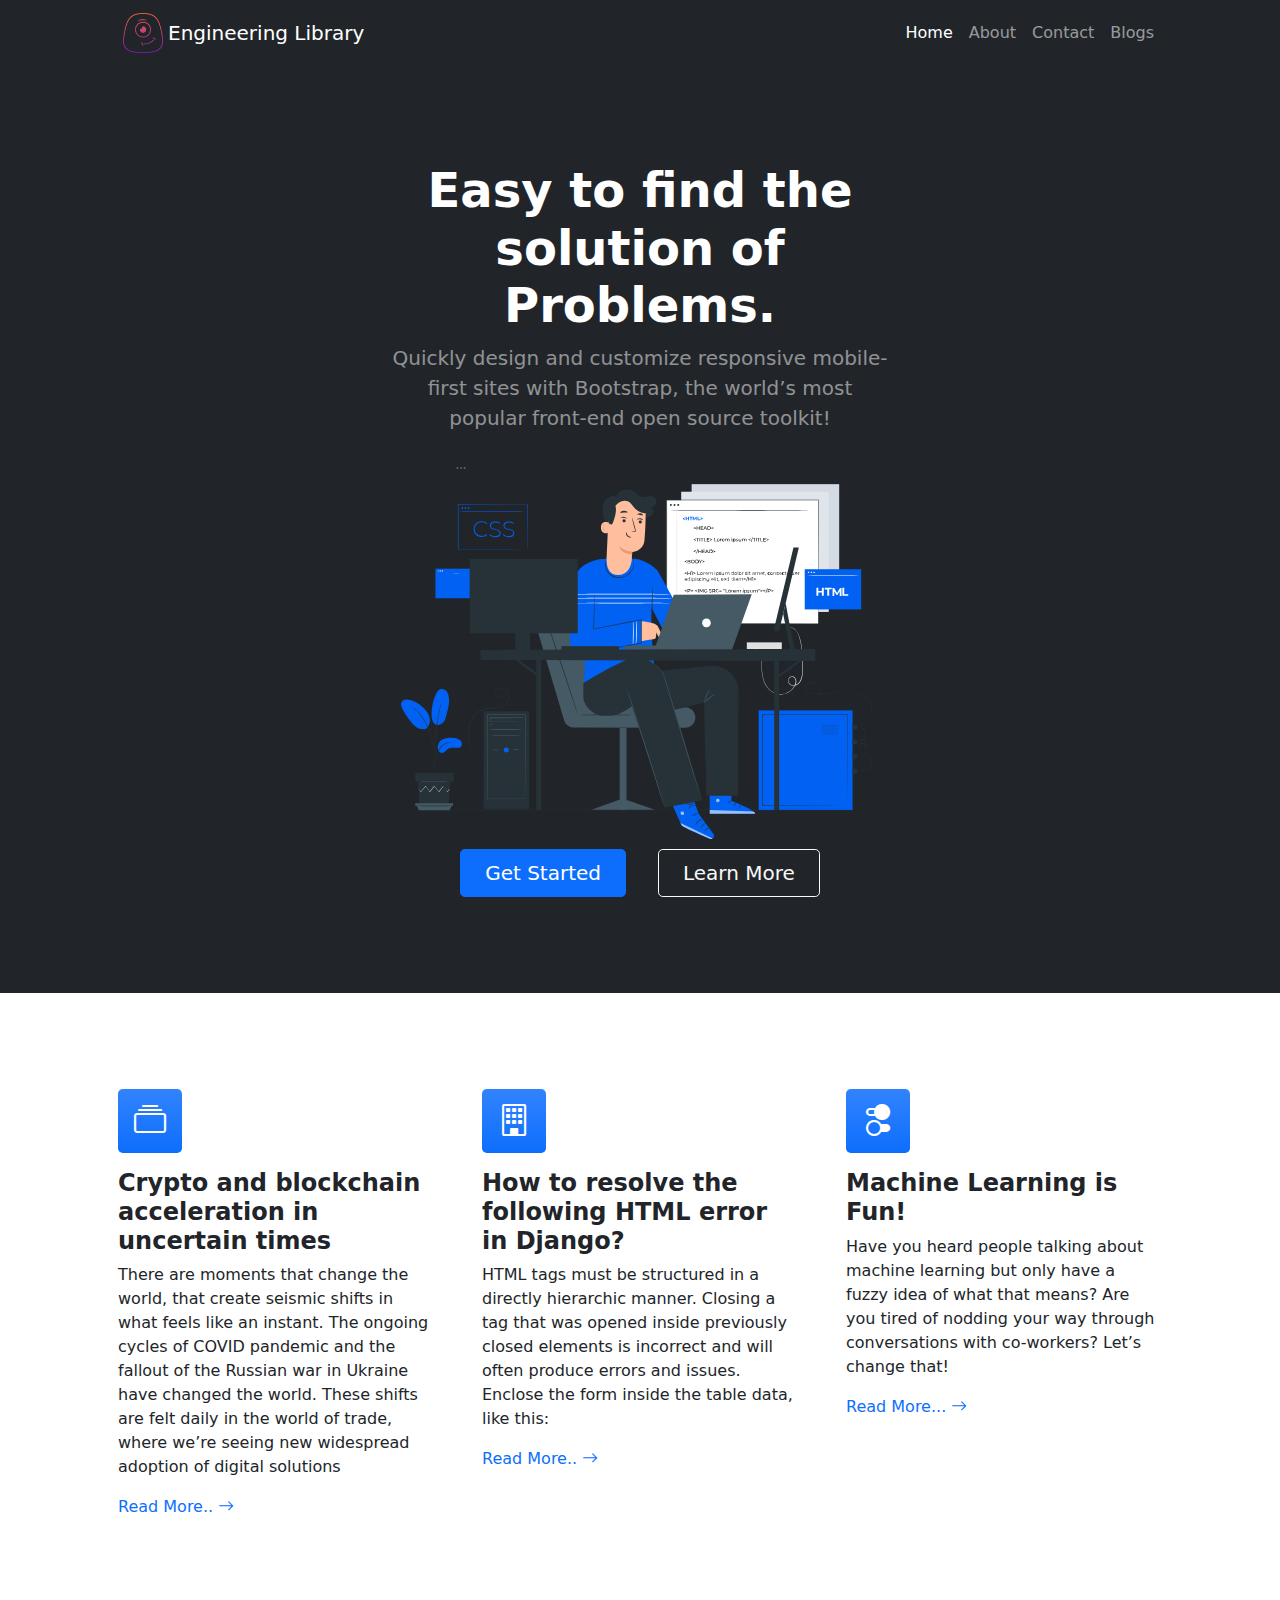
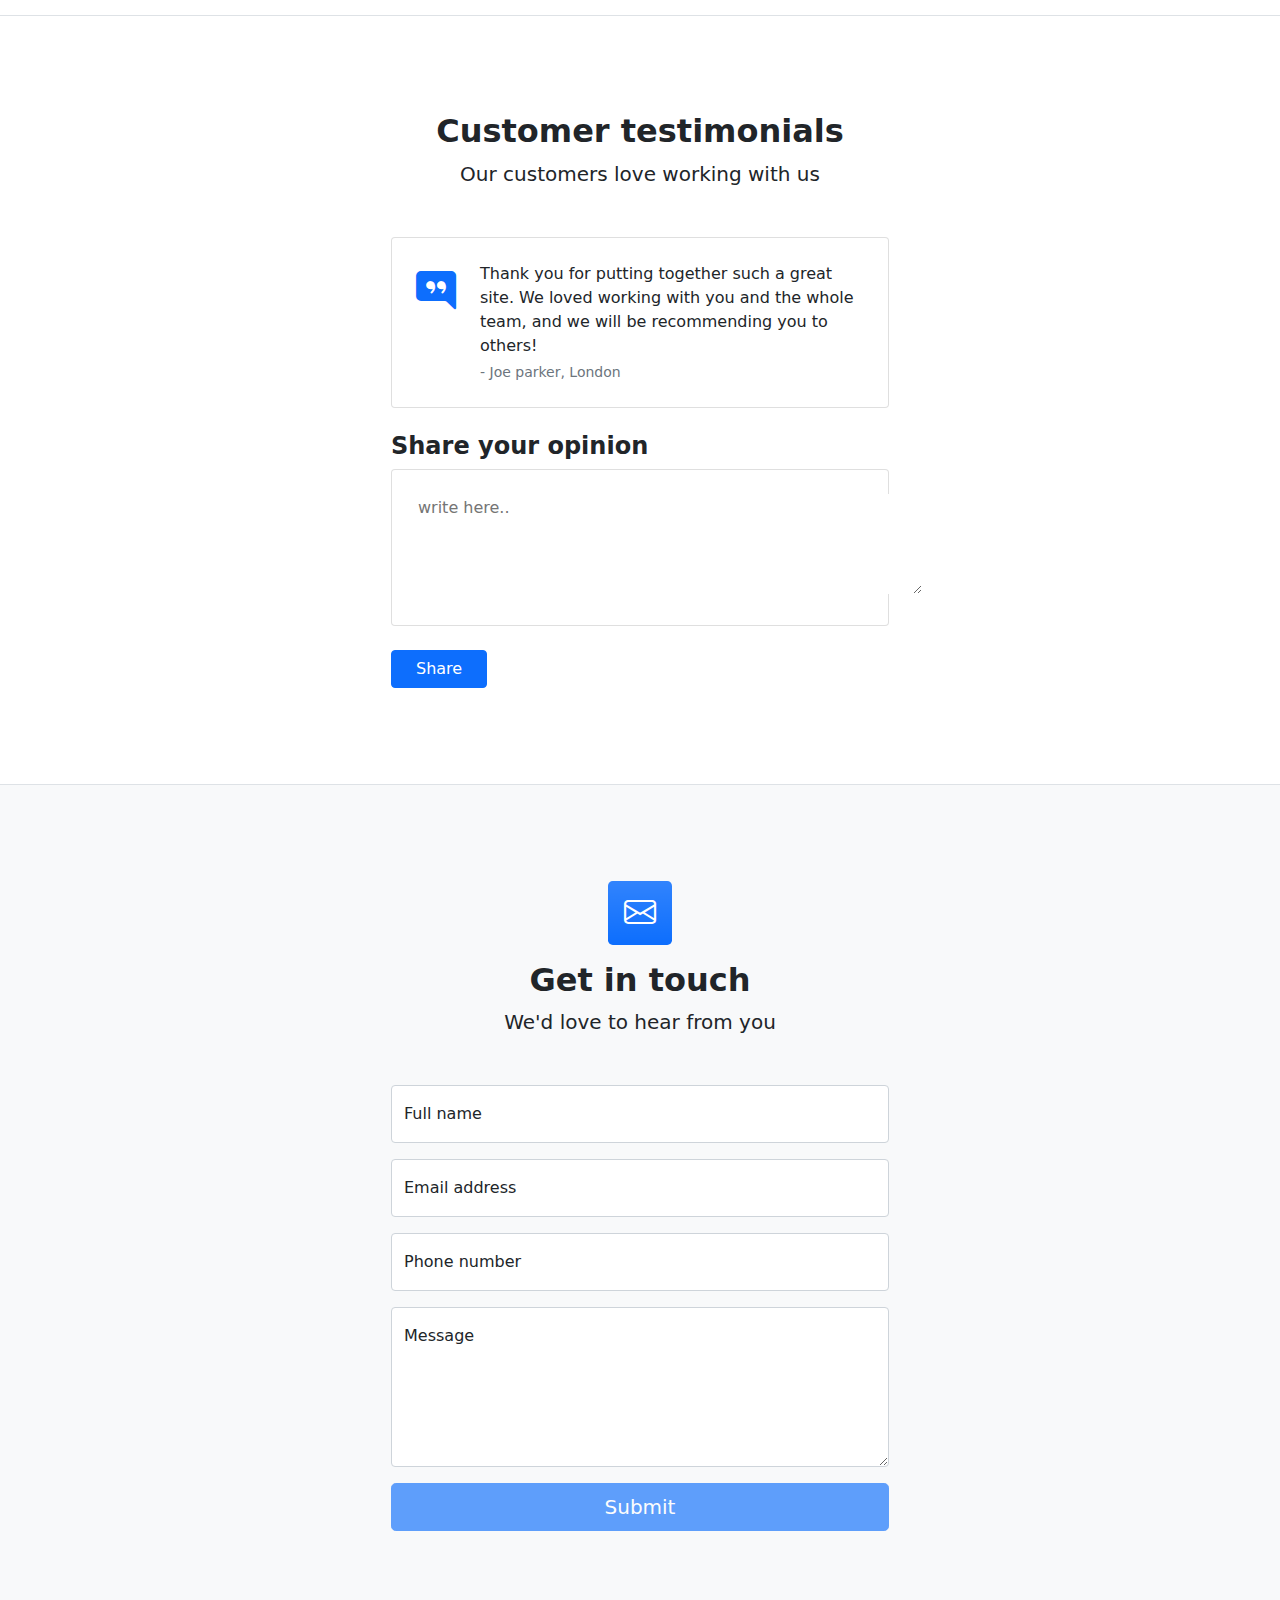
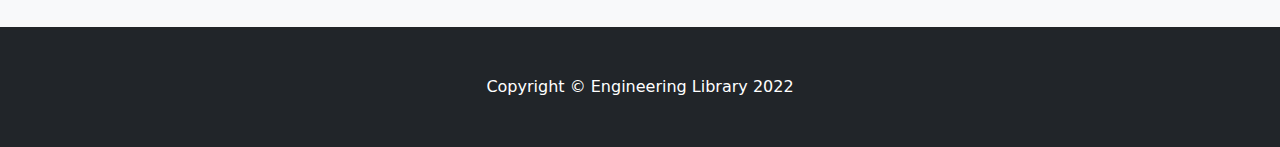
==== index.html @ 8175223d "Add files via upload" ====
<!DOCTYPE html>
<html lang="en">
    <head>
        <meta charset="utf-8" />
        <meta name="viewport" content="width=device-width, initial-scale=1, shrink-to-fit=no" />
        <meta name="description" content="" />
        <meta name="author" content="" />
        <title>Engineering Library</title>
        <!-- Favicon-->
        <link rel="icon" type="image/x-icon" href="assets/favicon.ico" />
        <!-- Bootstrap icons-->
        <link href="https://cdn.jsdelivr.net/npm/bootstrap-icons@1.4.1/font/bootstrap-icons.css" rel="stylesheet" />
        <!-- Core theme CSS (includes Bootstrap)-->
        <link href="css/styles.css" rel="stylesheet" />
    </head>
    <body>
        <!-- Responsive navbar-->
        <nav class="navbar navbar-expand-lg navbar-dark bg-dark">
            <div class="container px-5">
                <img class="logo" src="logo_free-file.png" alt="logo">
                <a class="navbar-brand" href="#!">Engineering Library</a>
                <button class="navbar-toggler" type="button" data-bs-toggle="collapse" data-bs-target="#navbarSupportedContent" aria-controls="navbarSupportedContent" aria-expanded="false" aria-label="Toggle navigation"><span class="navbar-toggler-icon"></span></button>
                <div class="collapse navbar-collapse" id="navbarSupportedContent">
                    <ul class="navbar-nav ms-auto mb-2 mb-lg-0">
                        <li class="nav-item"><a class="nav-link active" aria-current="page" href="#!">Home</a></li>
                        <li class="nav-item"><a class="nav-link" href="#!">About</a></li>
                        <li class="nav-item"><a class="nav-link" href="#!">Contact</a></li>
                        <li class="nav-item"><a class="nav-link" href="Blog.html">Blogs</a></li>
                    </ul>
                </div>
            </div>
        </nav>
        <!-- Header-->
        <header class="bg-dark py-5">
            <div class="container px-5">
                <div class="row gx-5 justify-content-center">
                    <div class="col-lg-6">
                        <div class="text-center my-5">
                            <h1 class="display-5 fw-bolder text-white mb-2">Easy to find the solution of Problems.</h1>
                            <p class="lead text-white-50 mb-4">Quickly design and customize responsive mobile-first sites with Bootstrap, the world’s most popular front-end open source toolkit!</p>
                            <div class="image">
                                <img src="programming.svg" alt="">
                            </div>
                            <div class="d-grid gap-3 d-sm-flex justify-content-sm-center">
                                <a class="btn btn-primary btn-lg px-4 me-sm-3" href="#features">Get Started</a>
                                <a class="btn btn-outline-light btn-lg px-4" href="#!">Learn More</a>
                            </div>
                        </div>
                    </div>
                </div>
            </div>
        </header>
        <!-- Features section-->
        <section class="py-5 border-bottom" id="features">
            <div class="container px-5 my-5">
                <div class="row gx-5">
                    <div class="col-lg-4 mb-5 mb-lg-0">
                        <div class="feature bg-primary bg-gradient text-white rounded-3 mb-3"><i class="bi bi-collection"></i></div>
                        <h2 class="h4 fw-bolder">Crypto and blockchain acceleration in uncertain times</h2>
                        <p>There are moments that change the world, that create seismic shifts in what feels like an instant. The ongoing cycles of COVID pandemic and the fallout of the Russian war in Ukraine have changed the world. These shifts are felt daily in the world of trade, where we’re seeing new widespread adoption of digital solutions</p>
                        <a class="text-decoration-none" href="#!">
                            Read More..
                            <i class="bi bi-arrow-right"></i>
                        </a>
                    </div>
                    <div class="col-lg-4 mb-5 mb-lg-0">
                        <div class="feature bg-primary bg-gradient text-white rounded-3 mb-3"><i class="bi bi-building"></i></div>
                        <h2 class="h4 fw-bolder">How to resolve the following HTML error in Django?</h2>
                        <p>HTML tags must be structured in a directly hierarchic manner. Closing a tag that was opened inside previously closed elements is incorrect and will often produce errors and issues.<br>Enclose the form inside the table data, like this:</p>
                        <a class="text-decoration-none" href="#!">
                            Read More..
                            <i class="bi bi-arrow-right"></i>
                        </a>
                    </div>
                    <div class="col-lg-4">
                        <div class="feature bg-primary bg-gradient text-white rounded-3 mb-3"><i class="bi bi-toggles2"></i></div>
                        <h2 class="h4 fw-bolder">Machine Learning is Fun!</h2>
                        <p>Have you heard people talking about machine learning but only have a fuzzy idea of what that means? Are you tired of nodding your way through conversations with co-workers? Let’s change that!</p>
                        <a class="text-decoration-none" href="#!">
                            Read More...
                            <i class="bi bi-arrow-right"></i>
                        </a>
                    </div>
                </div>
            </div>
        </section>
        <!-- Testimonials section-->
        <section class="py-5 border-bottom">
            <div class="container px-5 my-5 px-5">
                <div class="text-center mb-5">
                    <h2 class="fw-bolder">Customer testimonials</h2>
                    <p class="lead mb-0">Our customers love working with us</p>
                </div>
                <div class="row gx-5 justify-content-center">
                    <div class="col-lg-6">
                        <!-- Testimonial 1-->
                        <div class="card mb-4">
                            <div class="card-body p-4">
                                <div class="d-flex">
                                    <div class="flex-shrink-0"><i class="bi bi-chat-right-quote-fill text-primary fs-1"></i></div>
                                    <div class="ms-4">
                                        <p class="mb-1">Thank you for putting together such a great site. We loved working with you and the whole team, and we will be recommending you to others!</p>
                                        <div class="small text-muted">- Joe parker, London</div>
                                    </div>
                                </div>
                            </div>
                        </div>
                        <!-- Testimonial 2-->
                        <h2 class="h4 fw-bolder">Share your opinion</h2>
                        <div class="card mb-4">
                            <div class="card-body p-4">
                                <textarea class="area" placeholder="write here.." cols="60" rows="4"></textarea>
                            </div>
                         </div>
                         <a class="btn btn-primary px-4 me-sm-3" href="#">Share</a>
                    </div>
                </div>
            </div>
        </section>
        <!-- Contact section-->
        <section class="bg-light py-5">
            <div class="container px-5 my-5 px-5">
                <div class="text-center mb-5">
                    <div class="feature bg-primary bg-gradient text-white rounded-3 mb-3"><i class="bi bi-envelope"></i></div>
                    <h2 class="fw-bolder">Get in touch</h2>
                    <p class="lead mb-0">We'd love to hear from you</p>
                </div>
                <div class="row gx-5 justify-content-center">
                    <div class="col-lg-6">
                        <form id="contactForm" data-sb-form-api-token="API_TOKEN">
                            <!-- Name input-->
                            <div class="form-floating mb-3">
                                <input class="form-control" id="name" type="text" placeholder="Enter your name..." data-sb-validations="required" />
                                <label for="name">Full name</label>
                                <div class="invalid-feedback" data-sb-feedback="name:required">A name is required.</div>
                            </div>
                            <!-- Email address input-->
                            <div class="form-floating mb-3">
                                <input class="form-control" id="email" type="email" placeholder="name@example.com" data-sb-validations="required,email" />
                                <label for="email">Email address</label>
                                <div class="invalid-feedback" data-sb-feedback="email:required">An email is required.</div>
                                <div class="invalid-feedback" data-sb-feedback="email:email">Email is not valid.</div>
                            </div>
                            <!-- Phone number input-->
                            <div class="form-floating mb-3">
                                <input class="form-control" id="phone" type="tel" placeholder="(123) 456-7890" data-sb-validations="required" />
                                <label for="phone">Phone number</label>
                                <div class="invalid-feedback" data-sb-feedback="phone:required">A phone number is required.</div>
                            </div>
                            <!-- Message input-->
                            <div class="form-floating mb-3">
                                <textarea class="form-control" id="message" type="text" placeholder="Enter your message here..." style="height: 10rem" data-sb-validations="required"></textarea>
                                <label for="message">Message</label>
                                <div class="invalid-feedback" data-sb-feedback="message:required">A message is required.</div>
                            </div>
                            <!-- Submit success message-->
                            <!---->
                            <!-- This is what your users will see when the form-->
                            <!-- has successfully submitted-->
                            <div class="d-none" id="submitSuccessMessage">
                                <div class="text-center mb-3">
                                    <div class="fw-bolder">Form submission successful!</div>
                                </div>
                            </div>
                            <!-- Submit error message-->
                            <!---->
                            <!-- This is what your users will see when there is-->
                            <!-- an error submitting the form-->
                            <div class="d-none" id="submitErrorMessage"><div class="text-center text-danger mb-3">Error sending message!</div></div>
                            <!-- Submit Button-->
                            <div class="d-grid"><button class="btn btn-primary btn-lg disabled" id="submitButton" type="submit">Submit</button></div>
                        </form>
                    </div>
                </div>
            </div>
        </section>
        <!-- Footer-->
        <footer class="py-5 bg-dark">
            <div class="container px-5"><p class="m-0 text-center text-white">Copyright &copy; Engineering Library 2022</p></div>
        </footer>
        <!-- Bootstrap core JS-->
        <script src="https://cdn.jsdelivr.net/npm/bootstrap@5.1.3/dist/js/bootstrap.bundle.min.js"></script>
        <!-- Core theme JS-->
        <script src="js/scripts.js"></script>
        <script src="https://cdn.startbootstrap.com/sb-forms-latest.js"></script>
    </body>
</html>
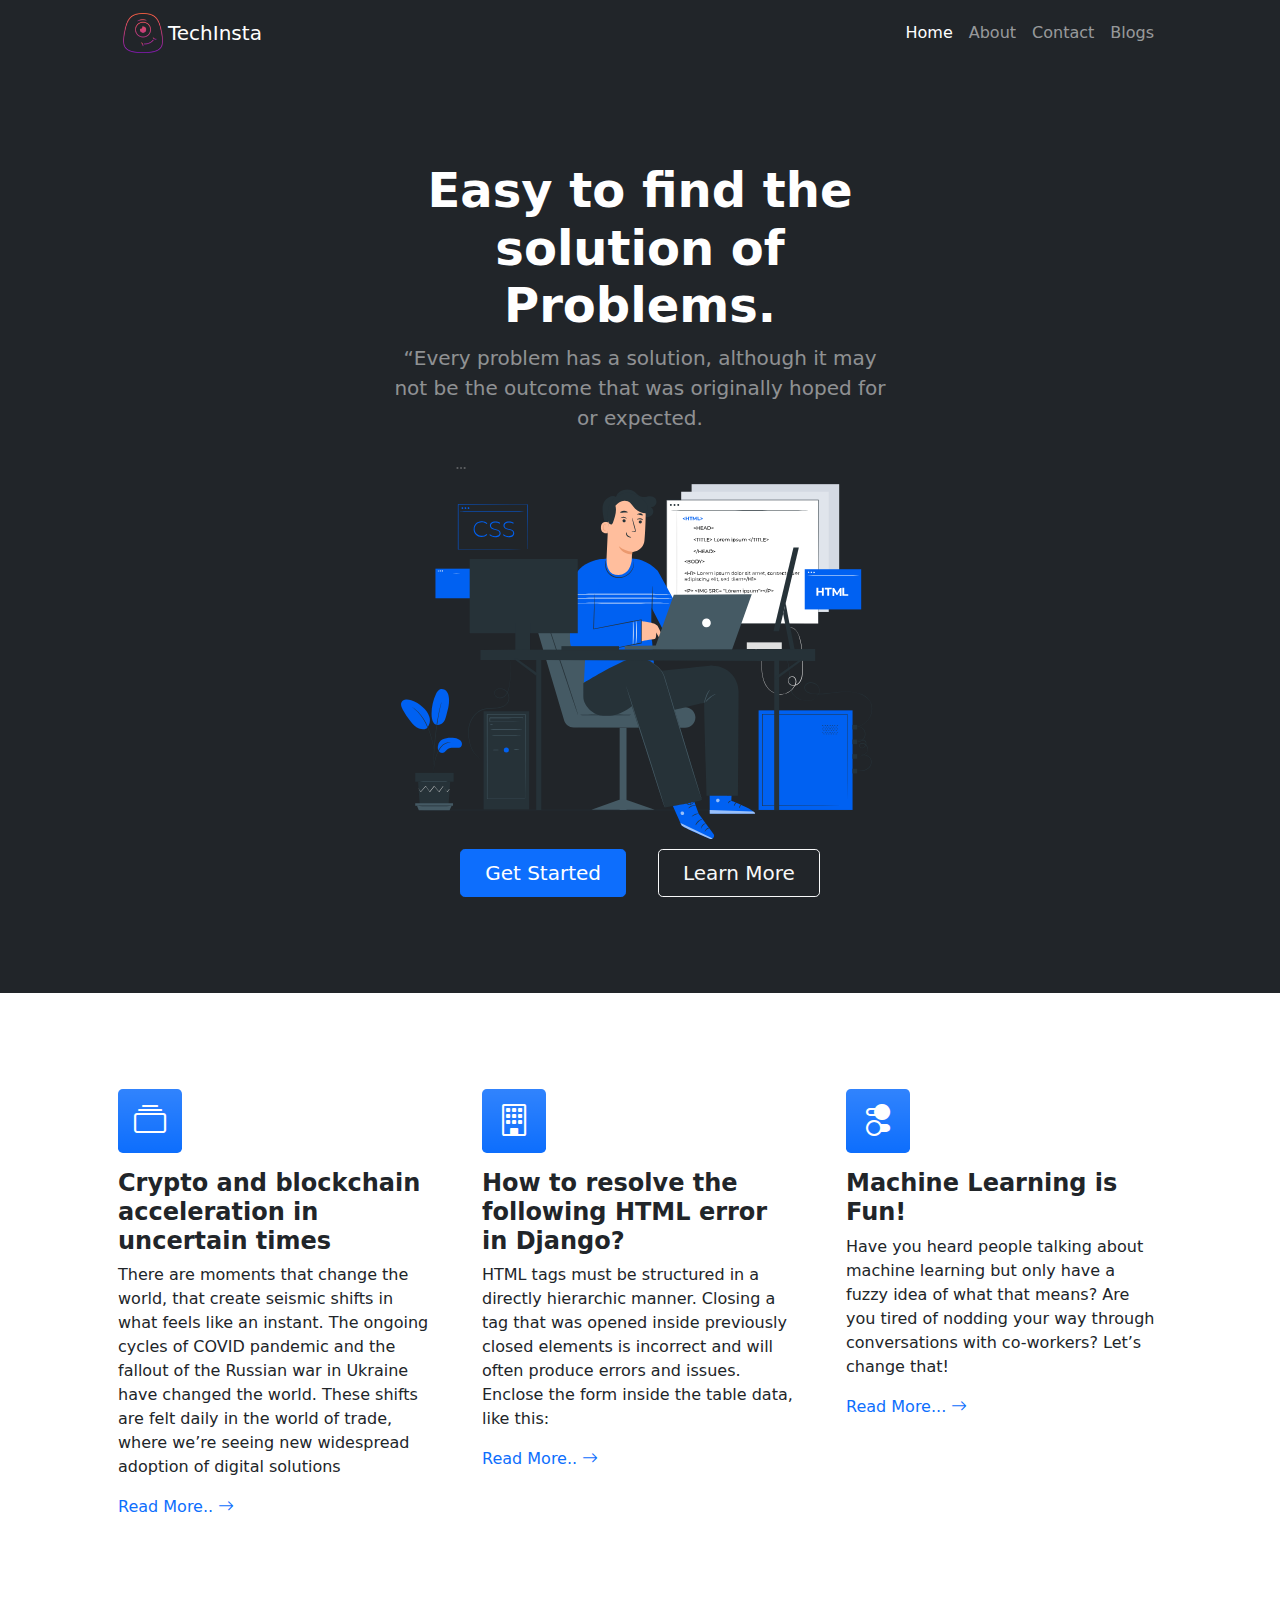
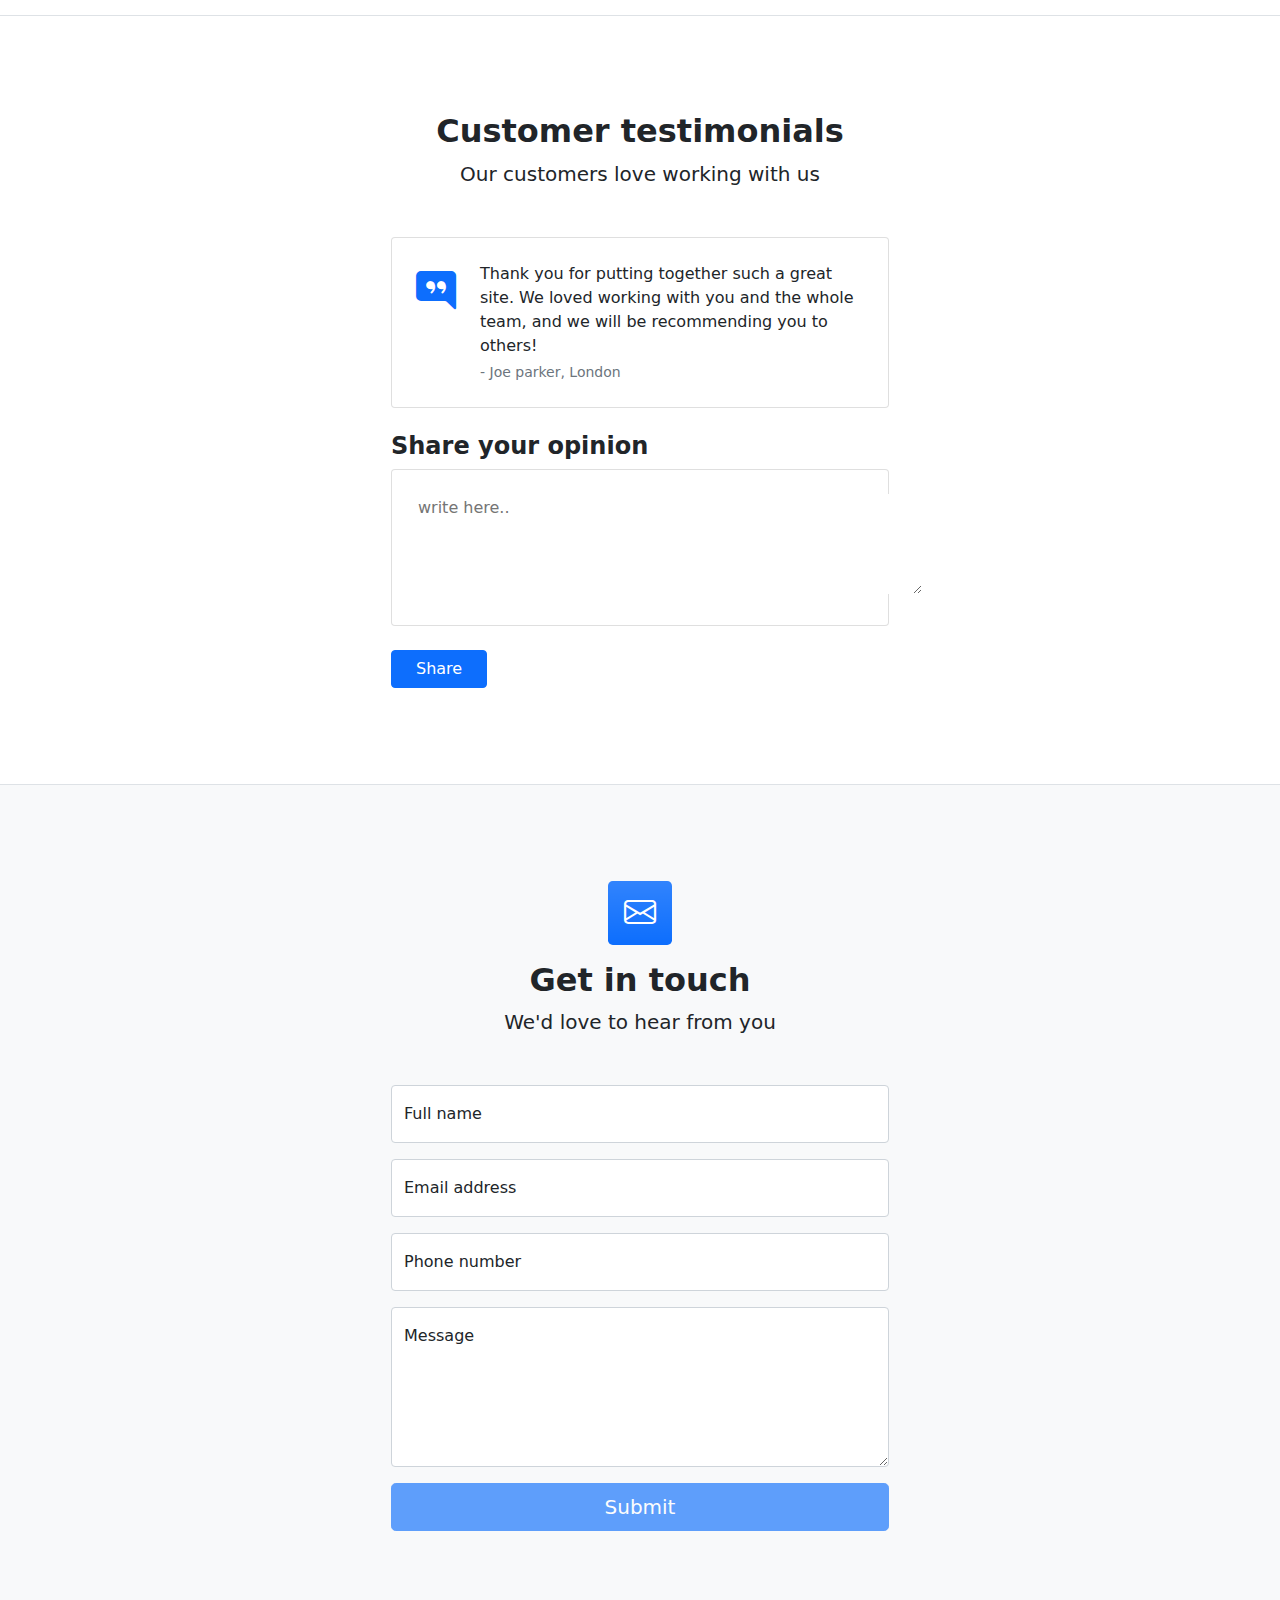
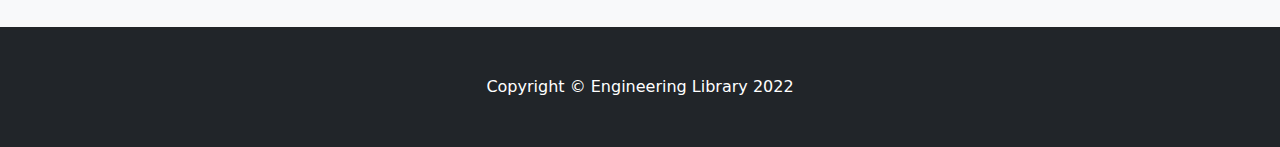
==== commit d6d1dc9a: "Update index.html" ====
--- a/index.html
+++ b/index.html
@@ -18,7 +18,7 @@
         <nav class="navbar navbar-expand-lg navbar-dark bg-dark">
             <div class="container px-5">
                 <img class="logo" src="logo_free-file.png" alt="logo">
-                <a class="navbar-brand" href="#!">Engineering Library</a>
+                <a class="navbar-brand" href="index.html">TechInsta</a>
                 <button class="navbar-toggler" type="button" data-bs-toggle="collapse" data-bs-target="#navbarSupportedContent" aria-controls="navbarSupportedContent" aria-expanded="false" aria-label="Toggle navigation"><span class="navbar-toggler-icon"></span></button>
                 <div class="collapse navbar-collapse" id="navbarSupportedContent">
                     <ul class="navbar-nav ms-auto mb-2 mb-lg-0">
@@ -37,7 +37,7 @@
                     <div class="col-lg-6">
                         <div class="text-center my-5">
                             <h1 class="display-5 fw-bolder text-white mb-2">Easy to find the solution of Problems.</h1>
-                            <p class="lead text-white-50 mb-4">Quickly design and customize responsive mobile-first sites with Bootstrap, the world’s most popular front-end open source toolkit!</p>
+                            <p class="lead text-white-50 mb-4">“Every problem has a solution, although it may not be the outcome that was originally hoped for or expected.</p>
                             <div class="image">
                                 <img src="programming.svg" alt="">
                             </div>
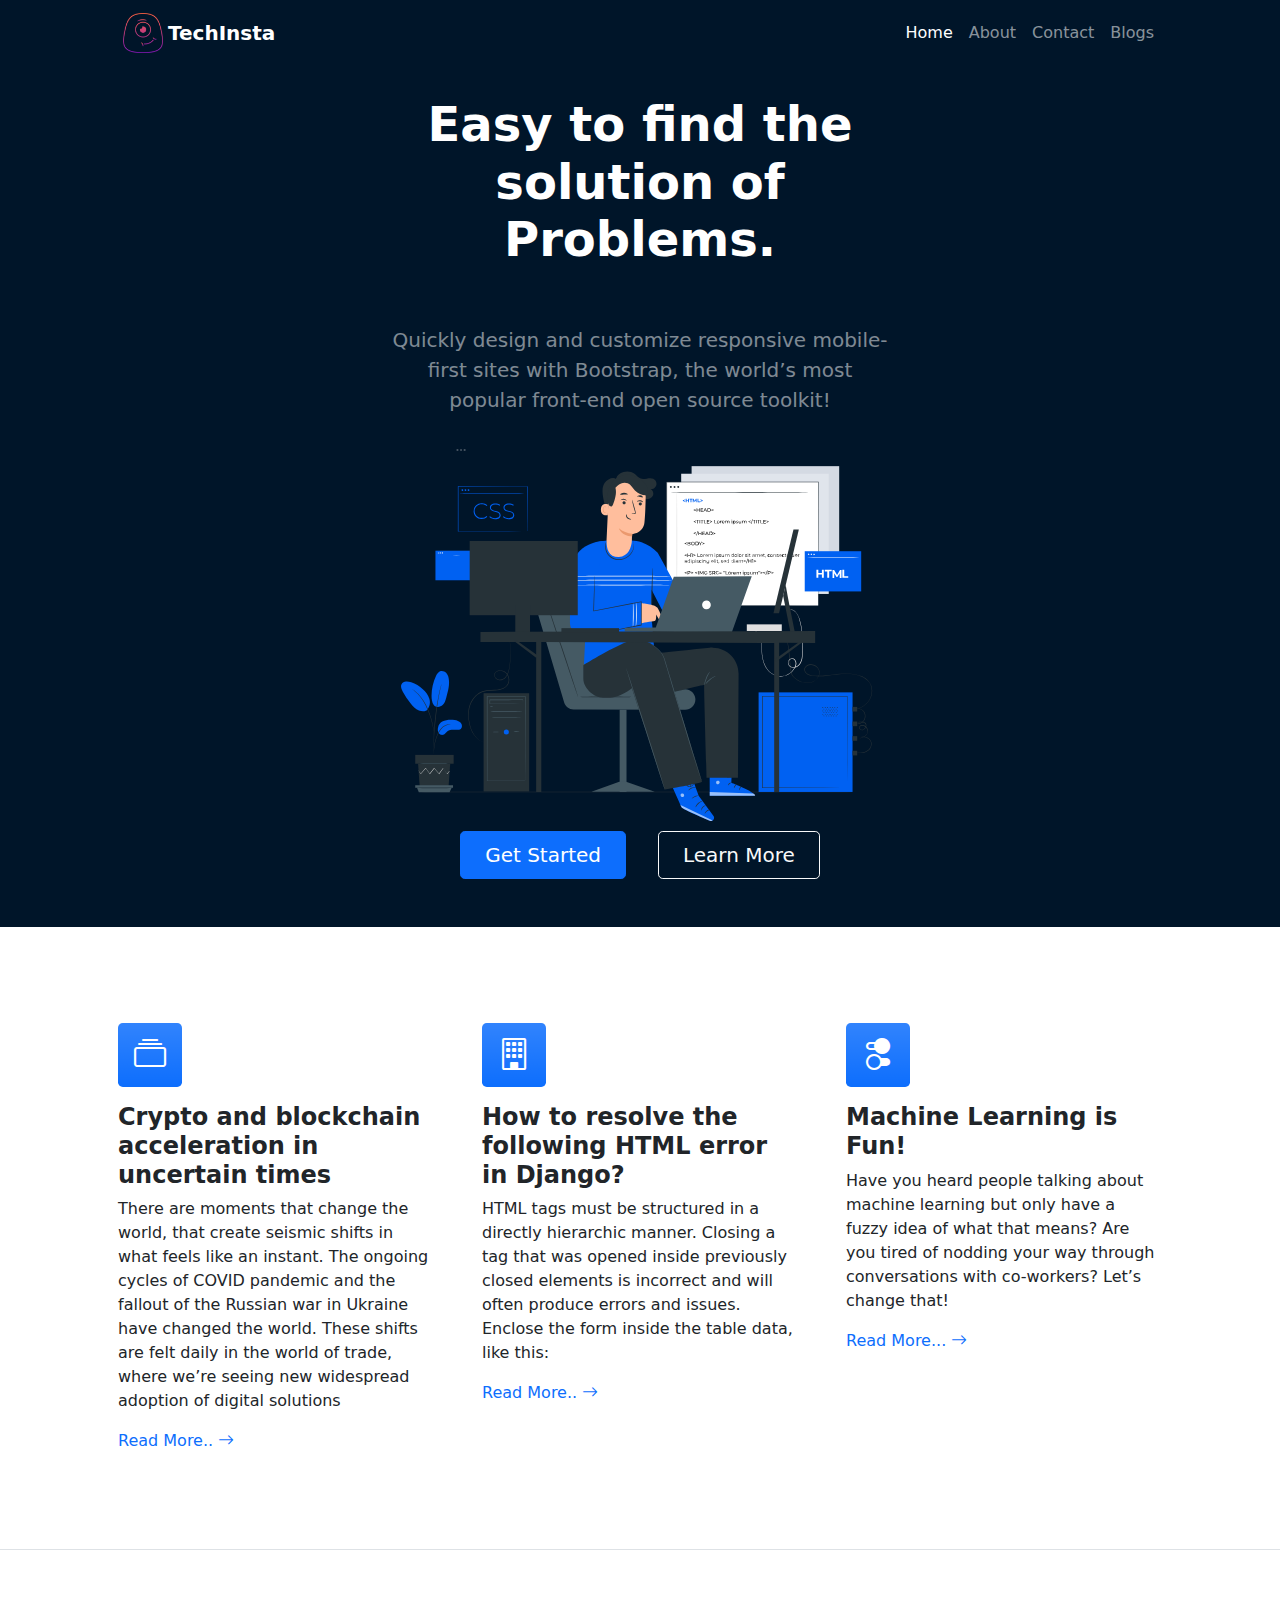
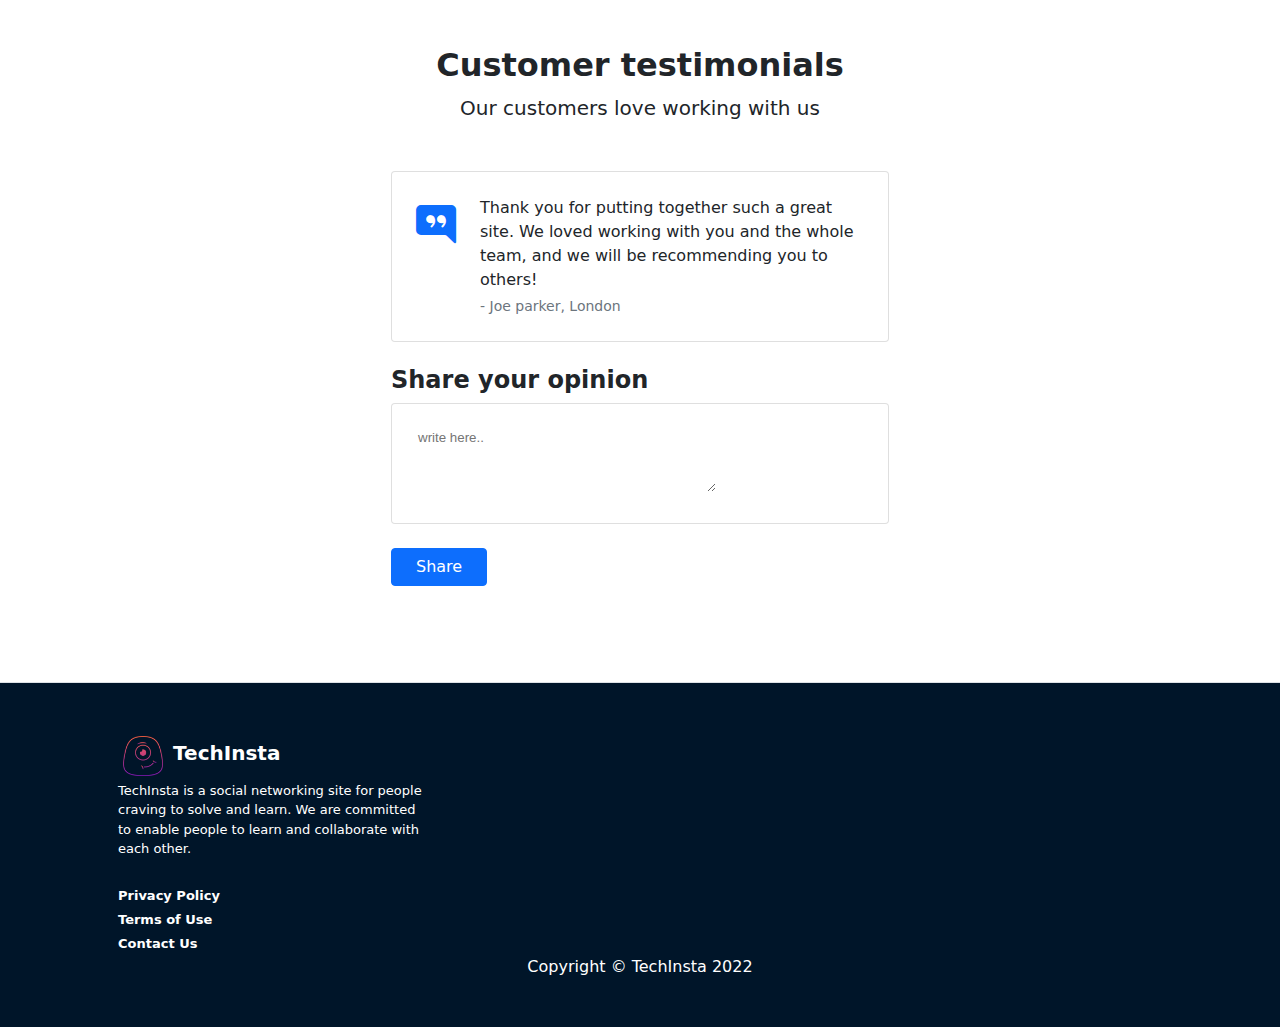
==== commit b27dd345: "Add files via upload" ====
--- a/index.html
+++ b/index.html
@@ -18,7 +18,7 @@
         <nav class="navbar navbar-expand-lg navbar-dark bg-dark">
             <div class="container px-5">
                 <img class="logo" src="logo_free-file.png" alt="logo">
-                <a class="navbar-brand" href="index.html">TechInsta</a>
+                <a class="navbar-brand fw-bold" href="#!">TechInsta</a>
                 <button class="navbar-toggler" type="button" data-bs-toggle="collapse" data-bs-target="#navbarSupportedContent" aria-controls="navbarSupportedContent" aria-expanded="false" aria-label="Toggle navigation"><span class="navbar-toggler-icon"></span></button>
                 <div class="collapse navbar-collapse" id="navbarSupportedContent">
                     <ul class="navbar-nav ms-auto mb-2 mb-lg-0">
@@ -35,9 +35,9 @@
             <div class="container px-5">
                 <div class="row gx-5 justify-content-center">
                     <div class="col-lg-6">
-                        <div class="text-center my-5">
-                            <h1 class="display-5 fw-bolder text-white mb-2">Easy to find the solution of Problems.</h1>
-                            <p class="lead text-white-50 mb-4">“Every problem has a solution, although it may not be the outcome that was originally hoped for or expected.</p>
+                        <div class="text-center">
+                            <h1 class="py-5 display-5 fw-bolder text-white mb-2">Easy to find the solution of Problems.</h1>
+                            <p class="lead text-white-50 mb-4">Quickly design and customize responsive mobile-first sites with Bootstrap, the world’s most popular front-end open source toolkit!</p>
                             <div class="image">
                                 <img src="programming.svg" alt="">
                             </div>
@@ -109,7 +109,7 @@
                         <h2 class="h4 fw-bolder">Share your opinion</h2>
                         <div class="card mb-4">
                             <div class="card-body p-4">
-                                <textarea class="area" placeholder="write here.." cols="60" rows="4"></textarea>
+                                <textarea id="area" placeholder="write here.." rows="4" cols="35"></textarea>
                             </div>
                          </div>
                          <a class="btn btn-primary px-4 me-sm-3" href="#">Share</a>
@@ -117,66 +117,22 @@
                 </div>
             </div>
         </section>
-        <!-- Contact section-->
-        <section class="bg-light py-5">
-            <div class="container px-5 my-5 px-5">
-                <div class="text-center mb-5">
-                    <div class="feature bg-primary bg-gradient text-white rounded-3 mb-3"><i class="bi bi-envelope"></i></div>
-                    <h2 class="fw-bolder">Get in touch</h2>
-                    <p class="lead mb-0">We'd love to hear from you</p>
-                </div>
-                <div class="row gx-5 justify-content-center">
-                    <div class="col-lg-6">
-                        <form id="contactForm" data-sb-form-api-token="API_TOKEN">
-                            <!-- Name input-->
-                            <div class="form-floating mb-3">
-                                <input class="form-control" id="name" type="text" placeholder="Enter your name..." data-sb-validations="required" />
-                                <label for="name">Full name</label>
-                                <div class="invalid-feedback" data-sb-feedback="name:required">A name is required.</div>
-                            </div>
-                            <!-- Email address input-->
-                            <div class="form-floating mb-3">
-                                <input class="form-control" id="email" type="email" placeholder="name@example.com" data-sb-validations="required,email" />
-                                <label for="email">Email address</label>
-                                <div class="invalid-feedback" data-sb-feedback="email:required">An email is required.</div>
-                                <div class="invalid-feedback" data-sb-feedback="email:email">Email is not valid.</div>
-                            </div>
-                            <!-- Phone number input-->
-                            <div class="form-floating mb-3">
-                                <input class="form-control" id="phone" type="tel" placeholder="(123) 456-7890" data-sb-validations="required" />
-                                <label for="phone">Phone number</label>
-                                <div class="invalid-feedback" data-sb-feedback="phone:required">A phone number is required.</div>
-                            </div>
-                            <!-- Message input-->
-                            <div class="form-floating mb-3">
-                                <textarea class="form-control" id="message" type="text" placeholder="Enter your message here..." style="height: 10rem" data-sb-validations="required"></textarea>
-                                <label for="message">Message</label>
-                                <div class="invalid-feedback" data-sb-feedback="message:required">A message is required.</div>
-                            </div>
-                            <!-- Submit success message-->
-                            <!---->
-                            <!-- This is what your users will see when the form-->
-                            <!-- has successfully submitted-->
-                            <div class="d-none" id="submitSuccessMessage">
-                                <div class="text-center mb-3">
-                                    <div class="fw-bolder">Form submission successful!</div>
-                                </div>
-                            </div>
-                            <!-- Submit error message-->
-                            <!---->
-                            <!-- This is what your users will see when there is-->
-                            <!-- an error submitting the form-->
-                            <div class="d-none" id="submitErrorMessage"><div class="text-center text-danger mb-3">Error sending message!</div></div>
-                            <!-- Submit Button-->
-                            <div class="d-grid"><button class="btn btn-primary btn-lg disabled" id="submitButton" type="submit">Submit</button></div>
-                        </form>
-                    </div>
-                </div>
-            </div>
-        </section>
         <!-- Footer-->
         <footer class="py-5 bg-dark">
-            <div class="container px-5"><p class="m-0 text-center text-white">Copyright &copy; Engineering Library 2022</p></div>
+            <div class="container px-5">
+                <img class="logo" src="logo_free-file.png" alt="logo">
+                <a class="navbar-brand fw-bolder text-white" href="#!">TechInsta</a>
+                <p class="lead text-white mb-4 end">TechInsta is a social networking site for people craving to solve and learn. We are committed to enable people to learn and collaborate with each other.</p>
+                <a class="text-decoration-none fw-bolder text-white end" href="#!">
+                    Privacy Policy<br>
+                </a>
+                <a class="text-decoration-none fw-bolder text-white end" href="#!">
+                    Terms of Use<br>
+                </a>
+                <a class="text-decoration-none fw-bolder text-white end" href="#!">
+                    Contact Us
+                </a>
+                <p class="m-0 text-center text-white">Copyright &copy; TechInsta 2022</p></div>
         </footer>
         <!-- Bootstrap core JS-->
         <script src="https://cdn.jsdelivr.net/npm/bootstrap@5.1.3/dist/js/bootstrap.bundle.min.js"></script>
